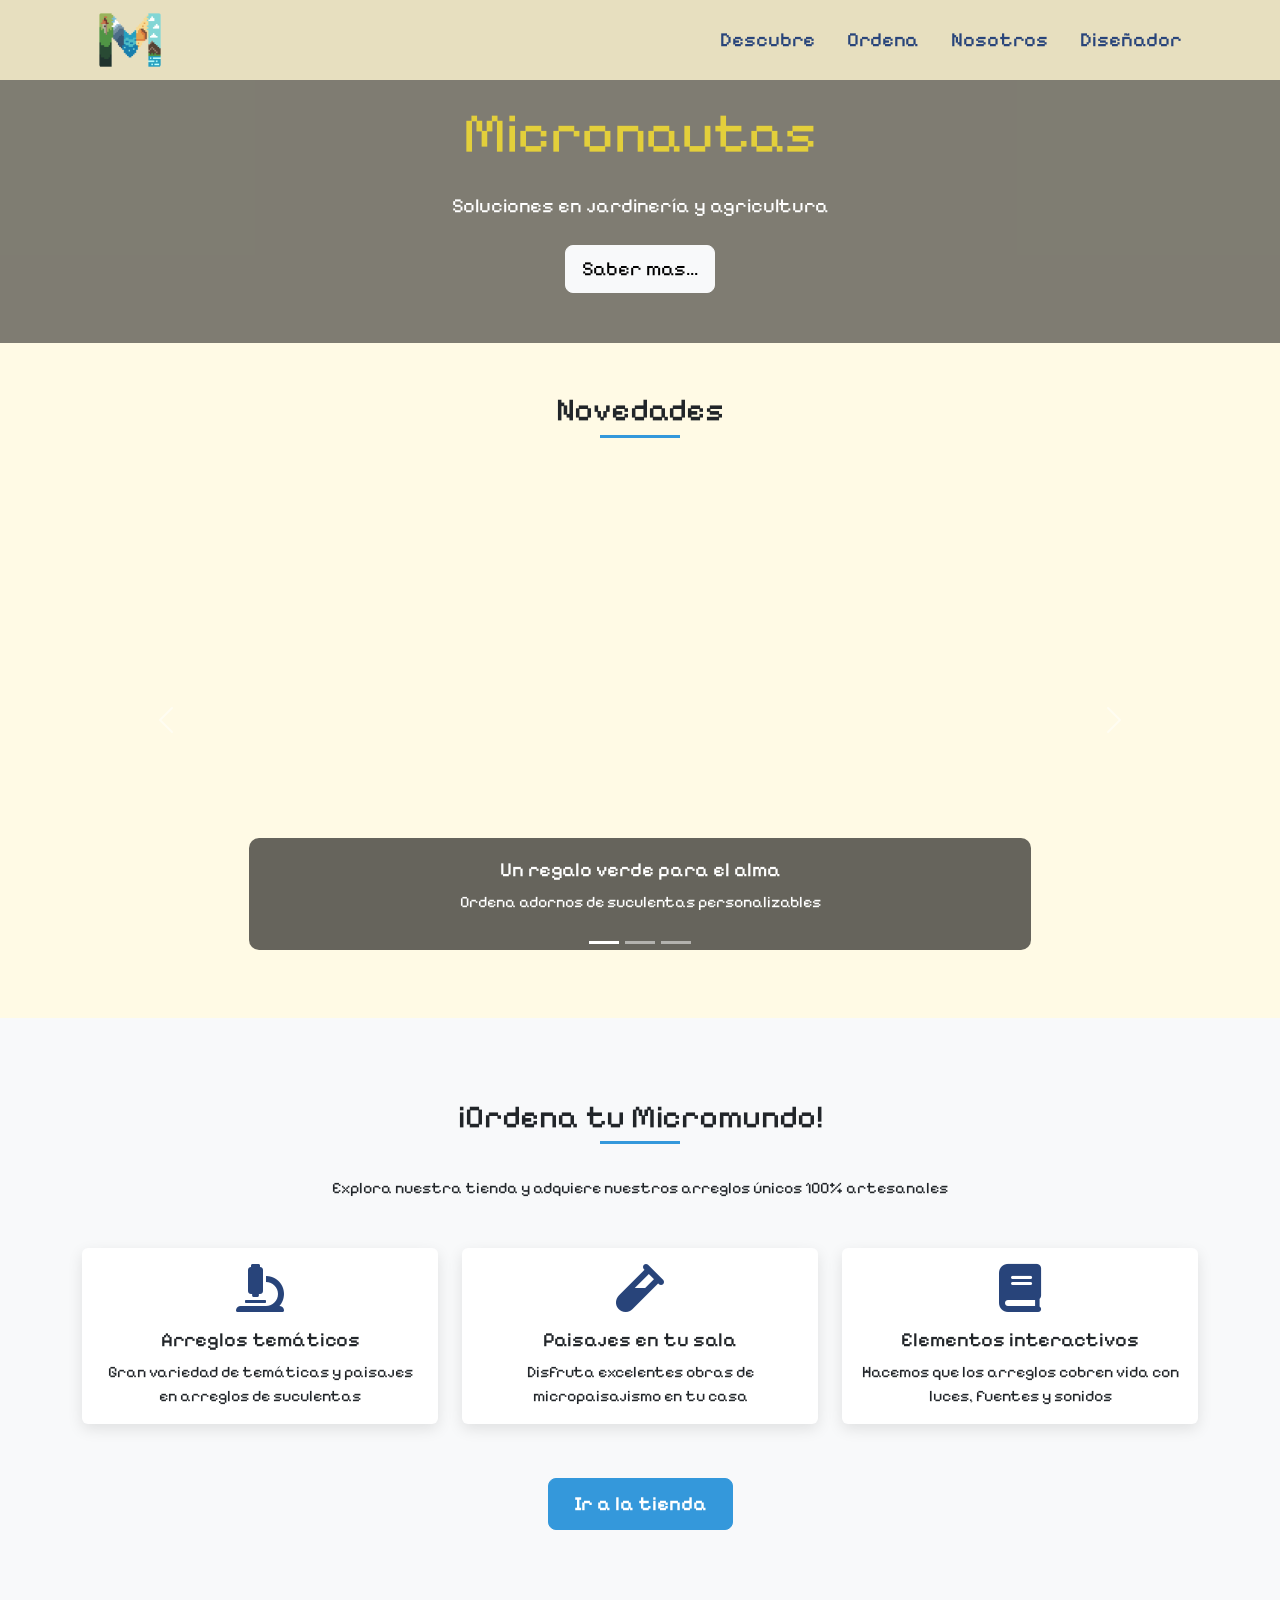
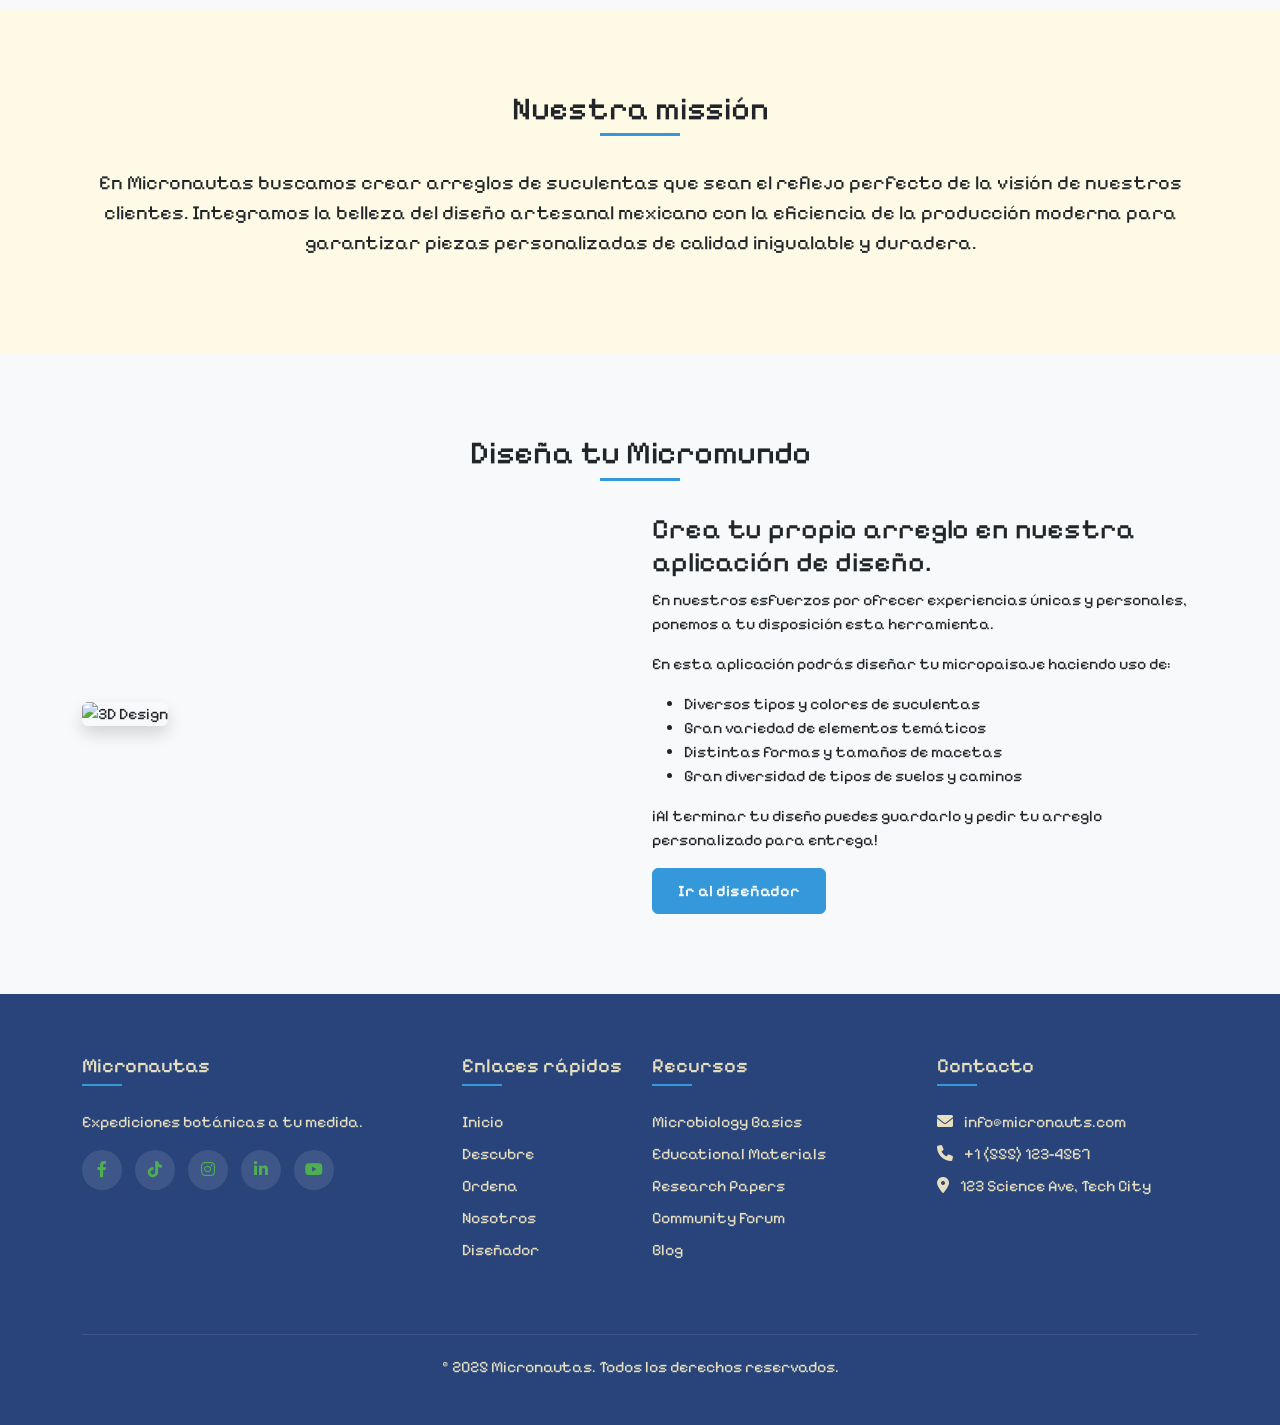
==== index.html @ 56521dc0 "first commit" ====
<!DOCTYPE html>
<html lang="en">
<head>
    <meta charset="UTF-8">
    <meta name="viewport" content="width=device-width, initial-scale=1.0">
    <title>Micronautas</title>
    <link href="https://cdn.jsdelivr.net/npm/bootstrap@5.3.0-alpha1/dist/css/bootstrap.min.css" rel="stylesheet">
    <link rel="stylesheet" href="https://cdnjs.cloudflare.com/ajax/libs/font-awesome/6.0.0/css/all.min.css">
    <link href="https://cdn.jsdelivr.net/npm/bootstrap@5.3.3/dist/css/bootstrap.min.css" rel="stylesheet" integrity="sha384-QWTKZyjpPEjISv5WaRU9OFeRpok6YctnYmDr5pNlyT2bRjXh0JMhjY6hW+ALEwIH" crossorigin="anonymous">
    <link href="https://fonts.googleapis.com/css2?family=Pixelify+Sans:wght@400..700&display=swap" rel="stylesheet">
    <link rel="stylesheet" href="css/style.css">
</head>
<body>
    <!-- Navigation -->
    <nav class="navbar navbar-expand-lg navbar-dark fixed-top">
        <div class="container">
            <a class="navbar-brand" href="#home">
                <div class="icon-container">
                        <img src="/images/logo_crop.png" class="card-img-top rounded border-sm" alt="Micronautas">
                    </div>
            </a>
            <button class="navbar-toggler" type="button" data-bs-toggle="collapse" data-bs-target="#navbarNav">
                <span class="navbar-toggler-icon"></span>
            </button>
            <div class="collapse navbar-collapse" id="navbarNav">
                <ul class="navbar-nav ms-auto">
                    <li class="nav-item">
                        <a class="nav-link" href="#seasonal">Descubre</a>
                    </li>
                    <li class="nav-item">
                        <a class="nav-link" href="#shop">Ordena</a>
                    </li>
                    <li class="nav-item">
                        <a class="nav-link" href="#mission">Nosotros</a>
                    </li>
                    <li class="nav-item">
                        <a class="nav-link" href="#designer">Diseñador</a>
                    </li>
                </ul>
            </div>
        </div>
    </nav>

    <!-- Hero Section -->
    <section id="home" class="hero-section">
        <div class="container">
            <h1 class="display-4 mb-4 text-custom">Micronautas</h1>
            <p class="lead mb-4">Soluciones en jardinería y agricultura</p>
            <a href="#mission" class="btn btn-light btn-lg">Saber mas...</a>
        </div>
    </section>

    <!-- Seasonal Carousel -->
    <section id="seasonal" class="py-5">
        <div class="container">
            <h2 class="section-title">Novedades</h2>
            <div id="seasonalCarousel" class="carousel slide" data-bs-ride="carousel">
                <div class="carousel-indicators">
                    <button type="button" data-bs-target="#seasonalCarousel" data-bs-slide-to="0" class="active"></button>
                    <button type="button" data-bs-target="#seasonalCarousel" data-bs-slide-to="1"></button>
                    <button type="button" data-bs-target="#seasonalCarousel" data-bs-slide-to="2"></button>
                </div>
                <div class="carousel-inner rounded">
                    <div class="carousel-item active" style="background-image: url('images/adornopers.jpg'); background-position: center;">
                        <div class="carousel-caption d-none d-md-block">
                            <h5>Un regalo verde para el alma</h5>
                            <p>Ordena adornos de suculentas personalizables</p>
                        </div>
                    </div>
                    <div class="carousel-item" style="background-image: url('images/kitcuidado.jpg');">
                        <div class="carousel-caption d-none d-md-block">
                            <h5>Para cuidar a tu pequeño</h5>
                            <p>Mira nuestro kit especial botánico</p>
                        </div>
                    </div>
                    <div class="carousel-item" style="background-image: url('images/invernadero.jpg');">
                        <div class="carousel-caption d-none d-md-block">
                            <h5>Soluciones verdes</h5>
                            <p>Consulta nuestros servicios de adecuación de invernaderos</p>
                        </div>
                    </div>
                </div>
                <button class="carousel-control-prev" type="button" data-bs-target="#seasonalCarousel" data-bs-slide="prev">
                    <span class="carousel-control-prev-icon"></span>
                </button>
                <button class="carousel-control-next" type="button" data-bs-target="#seasonalCarousel" data-bs-slide="next">
                    <span class="carousel-control-next-icon"></span>
                </button>
            </div>
        </div>
    </section>

    <!-- Future Shop Section -->
    <section id="shop" class="shop-section bg-light">
        <div class="container">
            <h2 class="section-title">¡Ordena tu Micromundo!</h2>
            <p class="text-center mb-5">Explora nuestra tienda y adquiere nuestros arreglos únicos 100% artesanales</p>
            <div class="row">
                <div class="col-md-4">
                    <div class="card">
                        <div class="card-body text-center">
                            <i class="fas fa-microscope fa-3x mb-3 text-primary"></i>
                            <h5 class="card-title">Arreglos temáticos</h5>
                            <p class="card-text">Gran variedad de temáticas y paisajes en arreglos de suculentas</p>
                        </div>
                    </div>
                </div>
                <div class="col-md-4">
                    <div class="card">
                        <div class="card-body text-center">
                            <i class="fas fa-vial fa-3x mb-3 text-primary"></i>
                            <h5 class="card-title">Paisajes en tu sala</h5>
                            <p class="card-text">Disfruta excelentes obras de micropaisajismo en tu casa</p>
                        </div>
                    </div>
                </div>
                <div class="col-md-4">
                    <div class="card">
                        <div class="card-body text-center">
                            <i class="fas fa-book fa-3x mb-3 text-primary"></i>
                            <h5 class="card-title">Elementos interactivos</h5>
                            <p class="card-text">Hacemos que los arreglos cobren vida con luces, fuentes y sonidos</p>
                        </div>
                    </div>
                </div>
            </div>
            <div class="text-center mt-4">
                <button class="btn btn-primary btn-lg">Ir a la tienda</button>
            </div>
        </div>
    </section>

    <!-- Mission Section -->
    <section id="mission" class="mission-section">
        <div class="container">
            <h2 class="section-title">Nuestra missión</h2>
            <div class="row align-items-center">
                    <p class="lead">En Micronautas buscamos crear arreglos de suculentas que sean el reflejo perfecto de la visión de nuestros clientes. 
                        Integramos la belleza del diseño artesanal mexicano con la eficiencia de la producción moderna para garantizar piezas personalizadas de calidad inigualable y duradera. 
                    </p>
                <!--<div class="col-lg-6">
                    <img src="images/arreglo-laboratorio.png" alt="Microbiology" class="img-fluid rounded shadow">
                </div>-->
            </div>
        </div>
    </section>

    <!-- 3D Designer Section -->
    <section id="designer" class="designer-section">
        <div class="container">
            <h2 class="section-title">Diseña tu Micromundo</h2>
            <div class="row align-items-center">
                <div class="col-lg-6 order-lg-2">
                    <h3>Crea tu propio arreglo en nuestra aplicación de diseño.</h3>
                    <p>En nuestros esfuerzos por ofrecer experiencias únicas y personales, ponemos a tu disposición esta herramienta.</p>
                    <p>En esta aplicación podrás diseñar tu micropaisaje haciendo uso de:</p>
                    <ul>
                        <li>Diversos tipos y colores de suculentas</li>
                        <li>Gran variedad de elementos temáticos</li>
                        <li>Distintas formas y tamaños de macetas</li>
                        <li>Gran diversidad de tipos de suelos y caminos</li>
                    </ul>
                    <p>¡Al terminar tu diseño puedes guardarlo y pedir tu arreglo personalizado para entrega!</p>
                    <a href="designer.html" class="btn btn-primary">Ir al diseñador</a>
                </div>
                <div class="col-lg-6 order-lg-1">
                    <img src="images/diseñador.png" alt="3D Design" class="img-fluid rounded shadow">
                </div>
            </div>
        </div>
    </section>

    <!-- Footer -->
    <footer class="footer">
        <div class="container">
            <div class="row">
                <div class="col-lg-4 col-md-6 mb-4">
                    <h5>Micronautas</h5>
                    <p>Expediciones botánicas a tu medida.</p>
                    <div class="social-icons">
                        <a href="#"><i class="fab fa-facebook-f"></i></a>
                        <a href="#"><i class="fab fa-tiktok"></i></a>
                        <a href="#"><i class="fab fa-instagram"></i></a>
                        <a href="#"><i class="fab fa-linkedin-in"></i></a>
                        <a href="#"><i class="fab fa-youtube"></i></a>
                    </div>
                </div>
                <div class="col-lg-2 col-md-6 mb-4">
                    <h5>Enlaces rápidos</h5>
                    <div class="footer-links">
                        <a href="#home">Inicio</a>
                        <a href="#seasonal">Descubre</a>
                        <a href="#shop">Ordena</a>
                        <a href="#mission">Nosotros</a>
                        <a href="#designer">Diseñador</a>
                    </div>
                </div>
                <div class="col-lg-3 col-md-6 mb-4">
                    <h5>Recursos</h5>
                    <div class="footer-links">
                        <a href="#">Microbiology Basics</a>
                        <a href="#">Educational Materials</a>
                        <a href="#">Research Papers</a>
                        <a href="#">Community Forum</a>
                        <a href="#">Blog</a>
                    </div>
                </div>
                <div class="col-lg-3 col-md-6 mb-4">
                    <h5>Contacto</h5>
                    <div class="footer-links">
                        <a href="#"><i class="fas fa-envelope me-2"></i> info@micronauts.com</a>
                        <a href="#"><i class="fas fa-phone me-2"></i> +1 (555) 123-4567</a>
                        <a href="#"><i class="fas fa-map-marker-alt me-2"></i> 123 Science Ave, Tech City</a>
                    </div>
                </div>
            </div>
            <div class="copyright">
                <p>&copy; 2025 Micronautas. Todos los derechos reservados.</p>
            </div>
        </div>
    </footer>

    <script src="https://cdn.jsdelivr.net/npm/bootstrap@5.3.0-alpha1/dist/js/bootstrap.bundle.min.js"></script>
    <script>
        // Navbar background change on scroll
        window.addEventListener('scroll', function() {
            const navbar = document.querySelector('.navbar');
            if (window.scrollY > 50) {
                navbar.style.backgroundColor = 'var(--light-color)';
                navbar.style.padding = '0.20rem 0';
            } else {
                navbar.style.backgroundColor = 'var(--light-color)';
                navbar.style.padding = '0.20rem 0';
            }
        });
    </script>
</body>
</html>
---- css/style.css ----
/*
 * Paleta de Colores y Estilos Globales para Verde Suculenta
 */

/* 1. Definición de la paleta de colores como variables CSS */
:root {
    --primary-color: rgb(255, 250, 229);
    --secondary-color: #3498db;
    --accent-color: #e74c3c;
    --light-color: rgb(231, 223, 191);
    --dark-color: rgb(40, 68, 122);
    --succulent-green-dark: #2E7D32;   /* Verde oscuro para texto, pie de página */
    --succulent-green-medium: #4CAF50; /* Verde medio para botones, enlaces, acentos */
    --succulent-green-light: #C8E6C9;  /* Verde claro para fondos, resaltados */
    --off-white: #F8F9FA;              /* Blanco roto para el fondo principal */
    --text-muted: #6c757d;             /* Gris para texto secundario */
    --brownish: rgb(145, 135, 130)
}
/* 2. Estilos globales y sobreescrituras de Bootstrap */
body {
    font-family: "Pixelify Sans", sans-serif;
    background-color: var(--primary-color);
    scroll-behavior: smooth;
}

/* Sobreescritura de los colores primarios de Bootstrap */
.btn-primary {
    background-color: var(--succulent-green-medium);
    border-color: var(--succulent-green-medium);
}

.btn-primary:hover {
    background-color: var(--succulent-green-dark);
    border-color: var(--succulent-green-dark);
}

.text-primary {
    color: rgb(40, 68, 122)!important;
}

.text-custom{
    color: rgb(227, 207, 59)!important;
}

.text-white{
    color: lightgray!important;
}

a {
    color: var(--succulent-green-medium);
}

a:hover {
    color: var(--succulent-green-dark);
}
.carousel-inner{
  background-size: cover;
  background-position: center;
  background-repeat: no-repeat;
  position: relative;
  margin-left: 0rem;
  margin-right: 0rem;
  max-width: 1660px;
  max-height: 1080px;
}

.misvis{
    background-color: rgb(250, 243, 234);
    padding-top: 0.5rem;
    padding-bottom: 1rem;
    padding-left: 2rem;
    padding-right: 2rem;
    text-align: center;
}

.icon-container {
            width: 64px;
            height: 64px;
            margin-left:25%;
            display: flex;
            align-items: center;
            justify-content: center;
            border-radius: 6px;
        }

.card:hover {
            transform: translateY(-5px);
        }

.feature-icon {
            font-size: 2.5rem;
            color: #28a745;
            margin-bottom: 1rem;
        }

.navbar{
    background-color: rgb(255, 250, 229);
}

.nav-item{
    font-size: 20px;
}
.navbar {
    background-color: var(--light-color);
    padding: 0 0 0 0;
    transition: all 0.3s ease;
}

.navbar-brand {
    font-weight: 700;
    font-size: 1.8rem;
    color: var(--light-color) !important;
}

.nav-link {
    color: var(--dark-color) !important;
    font-weight: 500;
    margin: 0 0.5rem;
    transition: color 0.3s ease;
}

.nav-link:hover {
    color: var(--secondary-color) !important;
}   
.hero-section {
    padding: 100px 0 50px;
    background-image: url('/images/placeholder.png');
    background-size: cover;
    background-position: center;
    color: white;
    text-align: center;
    position: relative;
    max-height: 10%;
}

.hero-section::before {
  content: '';
  position: absolute;
  top: 0;
  left: 0;
  right: 0;
  bottom: 0;
  background: rgba(0, 0, 0, 0.5); /* Adjust opacity as needed */
  z-index: 1;
}

/* Make sure content stays above the overlay */
.hero-section > * {
  position: relative;
  z-index: 2;
}

.carousel-item {
    height: 500px;
    background-size: cover;
    background-position: center;
}

.carousel-caption {
    background: rgba(0, 0, 0, 0.6);
    border-radius: 10px;
    padding: 20px;
}

.section-title {
    position: relative;
    margin-bottom: 2rem;
    padding-bottom: 0.5rem;
    text-align: center;
}

.section-title:after {
    content: '';
    position: absolute;
    bottom: 0;
    left: 50%;
    transform: translateX(-50%);
    width: 80px;
    height: 3px;
    background-color: var(--secondary-color);
}

.mission-section {
    padding: 80px 0;
    background-color: var(--primary-color);
}

.shop-section, .designer-section {
    padding: 80px 0;
    background-color: var(--off-white);
}

.card {
    border: none;
    box-shadow: 0 5px 15px rgba(0, 0, 0, 0.1);
    transition: transform 0.3s ease;
    margin-bottom: 30px;
}

.card:hover {
    transform: translateY(-10px);
}

.btn-primary {
    background-color: var(--secondary-color);
    border-color: var(--secondary-color);
    padding: 10px 25px;
    font-weight: 600;
}

.btn-primary:hover {
    background-color: var(--primary-color);
    border-color: var(--primary-color);
}

.footer {
    background-color: var(--dark-color);
    color: var(--light-color);
    padding: 60px 0 30px;
}

.footer h5 {
    margin-bottom: 1.5rem;
    position: relative;
    padding-bottom: 0.5rem;
}

.footer h5:after {
    content: '';
    position: absolute;
    bottom: 0;
    left: 0;
    width: 40px;
    height: 2px;
    background-color: var(--secondary-color);
}

.footer-links a {
    color: var(--light-color);
    text-decoration: none;
    display: block;
    margin-bottom: 0.5rem;
    transition: color 0.3s ease;
}

.footer-links a:hover {
    color: var(--secondary-color);
}

.social-icons a {
    display: inline-block;
    width: 40px;
    height: 40px;
    background-color: rgba(255, 255, 255, 0.1);
    border-radius: 50%;
    text-align: center;
    line-height: 40px;
    margin-right: 10px;
    transition: all 0.3s ease;
}

.social-icons a:hover {
    background-color: var(--secondary-color);
    transform: translateY(-5px);
}

.copyright {
    border-top: 1px solid rgba(255, 255, 255, 0.1);
    padding-top: 20px;
    margin-top: 40px;
    text-align: center;
}

@media (max-width: 768px) {
    .carousel-item {
        height: 300px;
    }
    
    .hero-section h1 {
        font-size: 2rem;
    }
    .hero-section h2{
        font-size: 1.5rem;
    }
}

.lead{
    text-align: center;
}
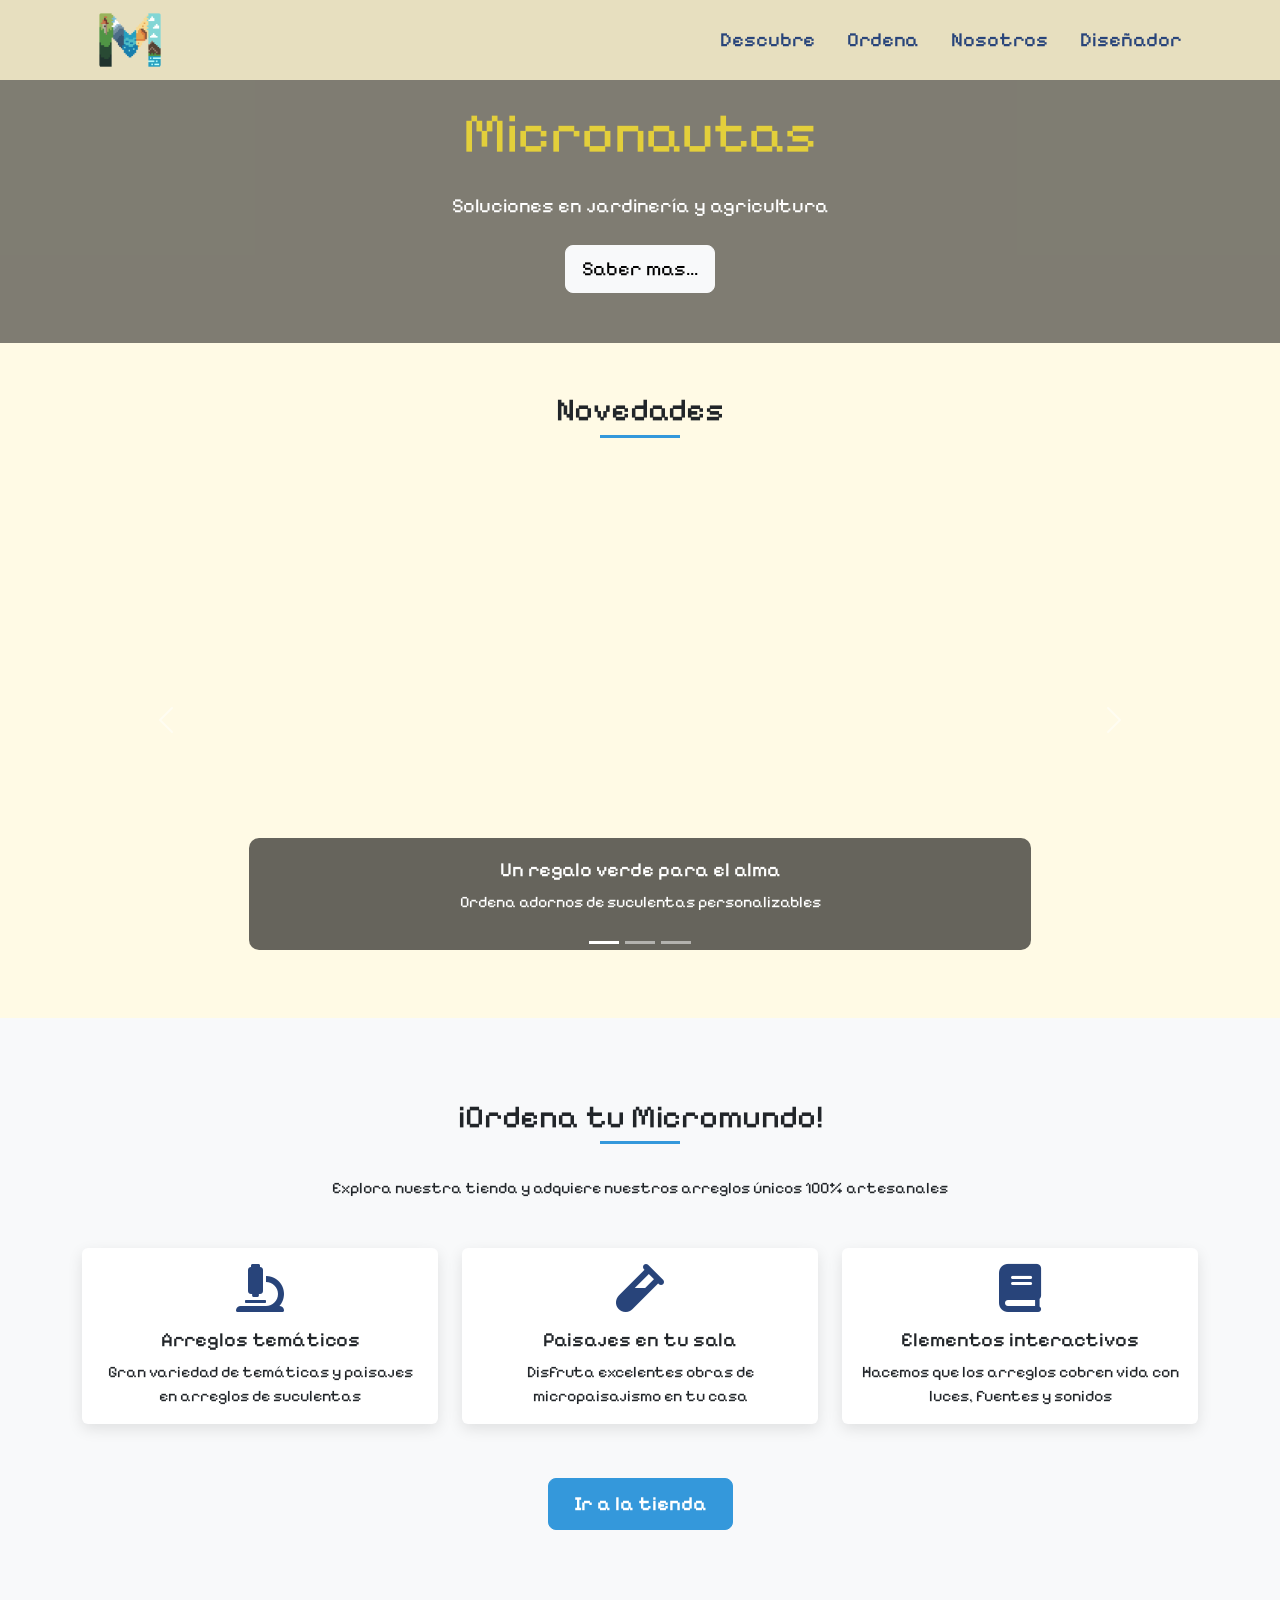
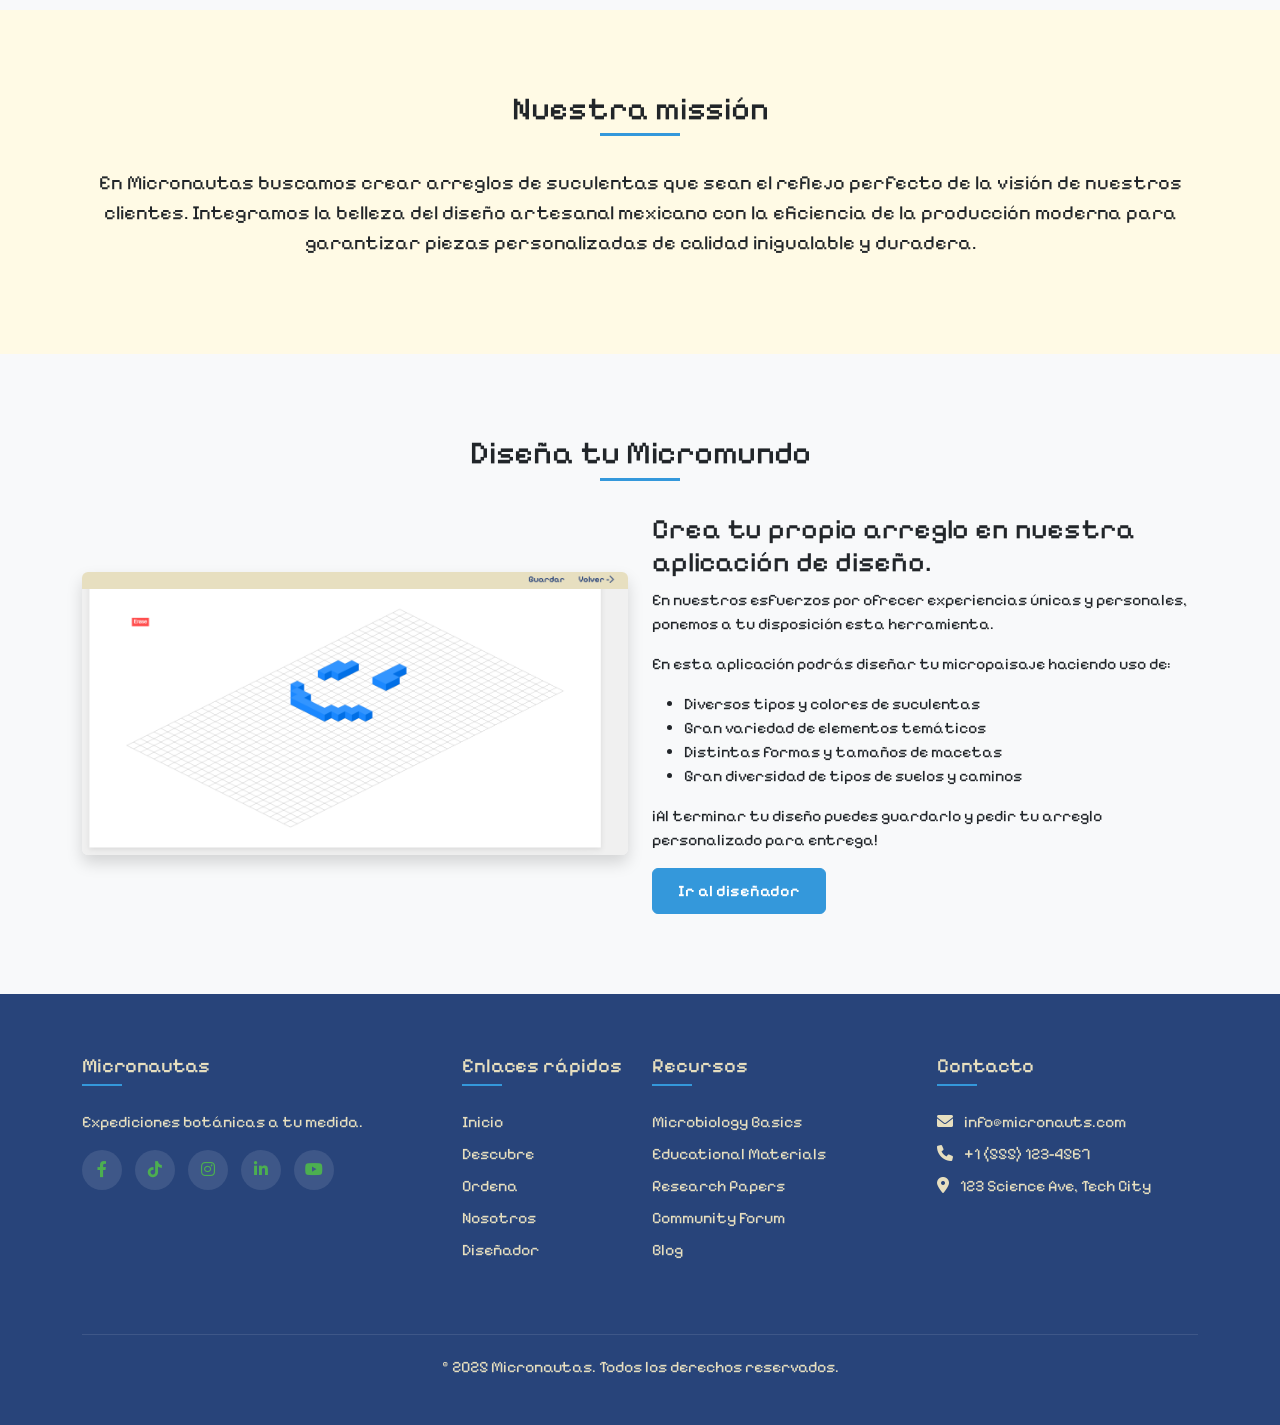
==== commit acb5c326: "small correction" ====
--- a/index.html
+++ b/index.html
@@ -16,7 +16,7 @@
         <div class="container">
             <a class="navbar-brand" href="#home">
                 <div class="icon-container">
-                        <img src="/images/logo_crop.png" class="card-img-top rounded border-sm" alt="Micronautas">
+                        <img src="./images/logo_crop.png" class="card-img-top rounded border-sm" alt="Micronautas">
                     </div>
             </a>
             <button class="navbar-toggler" type="button" data-bs-toggle="collapse" data-bs-target="#navbarNav">
@@ -164,7 +164,7 @@
                     <a href="designer.html" class="btn btn-primary">Ir al diseñador</a>
                 </div>
                 <div class="col-lg-6 order-lg-1">
-                    <img src="images/diseñador.png" alt="3D Design" class="img-fluid rounded shadow">
+                    <img src="images/designer.png" class="img-fluid rounded shadow" alt="3D Design">
                 </div>
             </div>
         </div>
--- a/css/style.css
+++ b/css/style.css
@@ -124,7 +124,7 @@
 }   
 .hero-section {
     padding: 100px 0 50px;
-    background-image: url('/images/placeholder.png');
+    background-image: url("../images/placeholder.png");
     background-size: cover;
     background-position: center;
     color: white;
